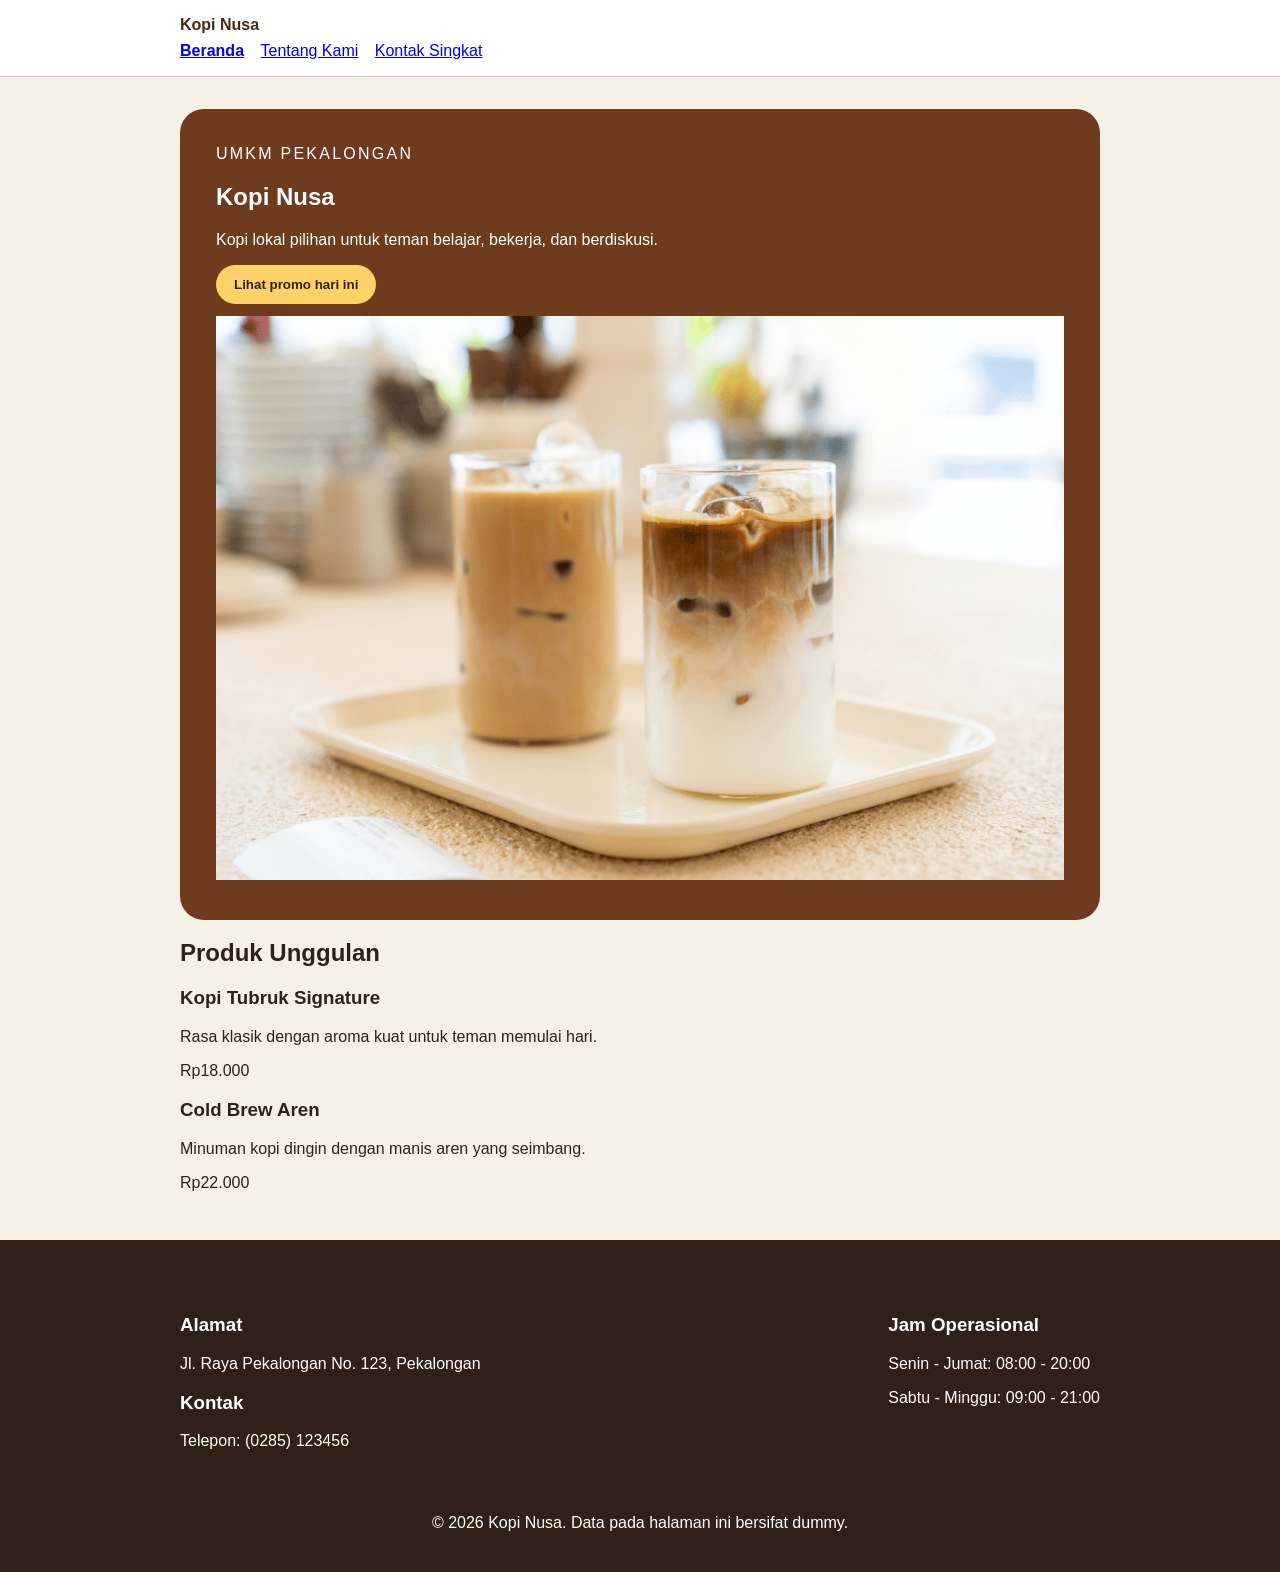
==== index.html @ 8d50be85 "feat: membuat halaman tentang.html; menambah header dan media gambar; revisi section produk" ====
<!DOCTYPE html>
<html lang="en">
<head>
    <meta charset="UTF-8">
    <meta name="viewport" content="width=device-width, initial-scale=1.0">
    <title>Kopi Nusa - Website UMKM</title>
    <link rel="stylesheet" href="css/style.css">
</head>
<body>
    <a class="skip-link" href="#konten">Lewati ke konten utama</a>
    <header class="site-header">
        <nav class="nav" aria-label="Navigasi utama">
        <a class="brand" href="index.html">Kopi Nusa</a>
        <ul>
            <li><a aria-current="page" href="index.html">Beranda</a></li>
            <li><a href="tentang.html">Tentang Kami</a></li>
            <li><a href="index.html#footer">Kontak Singkat</a></li>
        </ul>
        </nav>
    </header>

    <main id="konten" class="page">     
        <section class="hero" aria-labelledby="hero-title">
            <p class="eyebrow">UMKM Pekalongan</p>
            <h1 id="hero-title">Kopi Nusa</h1>
            <p>Kopi lokal pilihan untuk teman belajar, bekerja, dan berdiskusi.</p>
            <button id="promoButton" type="button">Lihat promo hari ini</button>
            <img src="assets/images/etalase kopi.png" alt="Showcase produk Kopi Nusa" />
        </section>

        <section aria-labelledby="product-title">
            <h2 id="product-title">Produk Unggulan</h2>
            <div class="product-list">
                <article class="product-card">
                    <h3>Kopi Tubruk Signature</h3>
                    <p>Rasa klasik dengan aroma kuat untuk teman memulai hari.</p>
                    <p class="price">Rp18.000</p>
                </article>
                <article class="product-card">
                    <h3>Cold Brew Aren</h3>
                    <p>Minuman kopi dingin dengan manis aren yang seimbang.</p>
                    <p class="price">Rp22.000</p>
                </article>
            </div>
        </section>
    </main>

    <footer id="footer" class="footer">
        <section class="content-wrapper" aria-labelledby="footer-content">
            <div class="contact-info">
                <h3>Alamat</h3>
                <p>Jl. Raya Pekalongan No. 123, Pekalongan</p>
                <h3>Kontak</h3>
                <p>Telepon: (0285) 123456</p>
            </div>
            <div class="operational-hours">
                <h3>Jam Operasional</h3>
                <p>Senin - Jumat: 08:00 - 20:00</p>
                <p>Sabtu - Minggu: 09:00 - 21:00</p>
            </div>
        </section>
        <p>&copy; 2026 Kopi Nusa. Data pada halaman ini bersifat dummy.</p>
    </footer>
<script src="js/script.js"></script>
</body>
</html>
---- css/style.css ----
body {
    margin: 0;
    color: #2f2118;
    background: #f6f0e8;
    font-family: Arial, sans-serif;
}

.skip-link { position: absolute; left: -9999px; padding: 8px 12px; color: white; background: #2f2118; }
.skip-link:focus { top: 8px; left: 8px; }
.site-header { padding: 16px 20px; background: white; border-bottom: 1px solid #dccbbc; }
.nav { max-width: 920px; margin: 0 auto; }
.brand { display: inline-block; margin-bottom: 8px; color: #4b2715; font-weight: 800; text-decoration: none; }
.nav ul { padding: 0; margin: 0; list-style: none; }
.nav li { display: inline-block; margin-right: 12px; }
.nav a[aria-current="page"] { font-weight: 800; }
a:focus-visible,
button:focus-visible { outline: 3px solid #2563eb; outline-offset: 3px; }

.page {
    max-width: 920px;
    margin: 0 auto;
    padding: 32px 20px;
}

.hero {
    padding: 36px;
    color: white;
    background: #6f3b1f;
    border-radius: 24px;
}

img {
    max-width: 100%;
    height: auto;
}

.eyebrow {
    margin: 0 0 8px;
    letter-spacing: 0.14em;
    text-transform: uppercase;
}

.products {
    padding-left: 1.2rem;
}

button {
    padding: 12px 18px;
    color: #2f2118;
    font-weight: 700;
    cursor: pointer;
    background: #ffd166;
    border: 0;
    border-radius: 999px;
    margin-bottom: 12px;
}

.footer { padding: 24px 20px; color: white; text-align: center; background: #2f2118; }

.content-wrapper {
    max-width: 920px;
    margin: 0 auto;
    display: flex;
    justify-content: space-between;
    padding: 32px;
    color: white;
    border-radius: 24px;
    text-align: left;
}
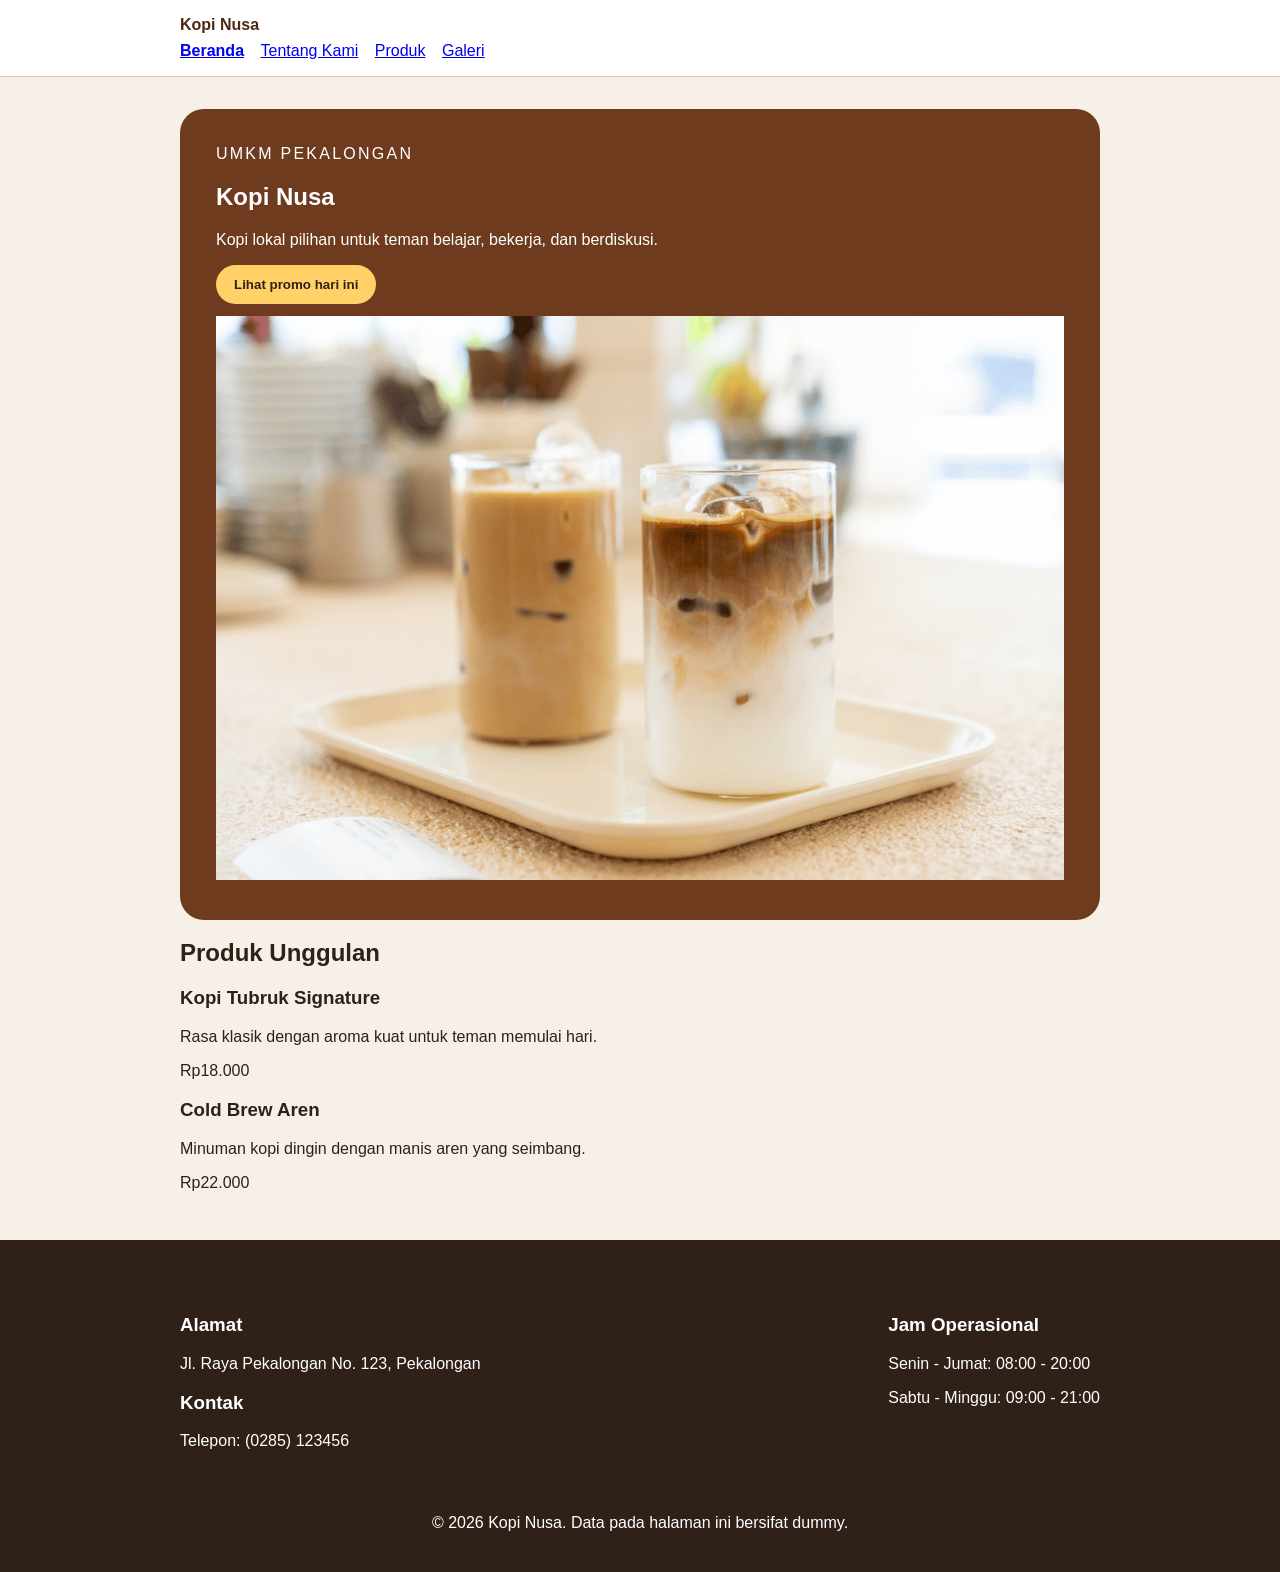
==== commit aa857513: "feat: tambah media dan tabel katalog" ====
--- a/index.html
+++ b/index.html
@@ -14,7 +14,8 @@
         <ul>
             <li><a aria-current="page" href="index.html">Beranda</a></li>
             <li><a href="tentang.html">Tentang Kami</a></li>
-            <li><a href="index.html#footer">Kontak Singkat</a></li>
+            <li><a href="produk.html">Produk</a></li>
+            <li><a href="galeri.html">Galeri</a></li>
         </ul>
         </nav>
     </header>
--- a/css/style.css
+++ b/css/style.css
@@ -67,3 +67,11 @@
     border-radius: 24px;
     text-align: left;
 }
+
+img { max-width: 100%; height: auto; }
+figure { margin: 0 0 24px; }
+figcaption { margin-top: 8px; color: #6b5b52; }
+table { width: 100%; border-collapse: collapse; }
+caption { margin-bottom: 8px; font-weight: 700; text-align: left; }
+th,
+td { padding: 10px; text-align: left; border: 1px solid #dccbbc; }
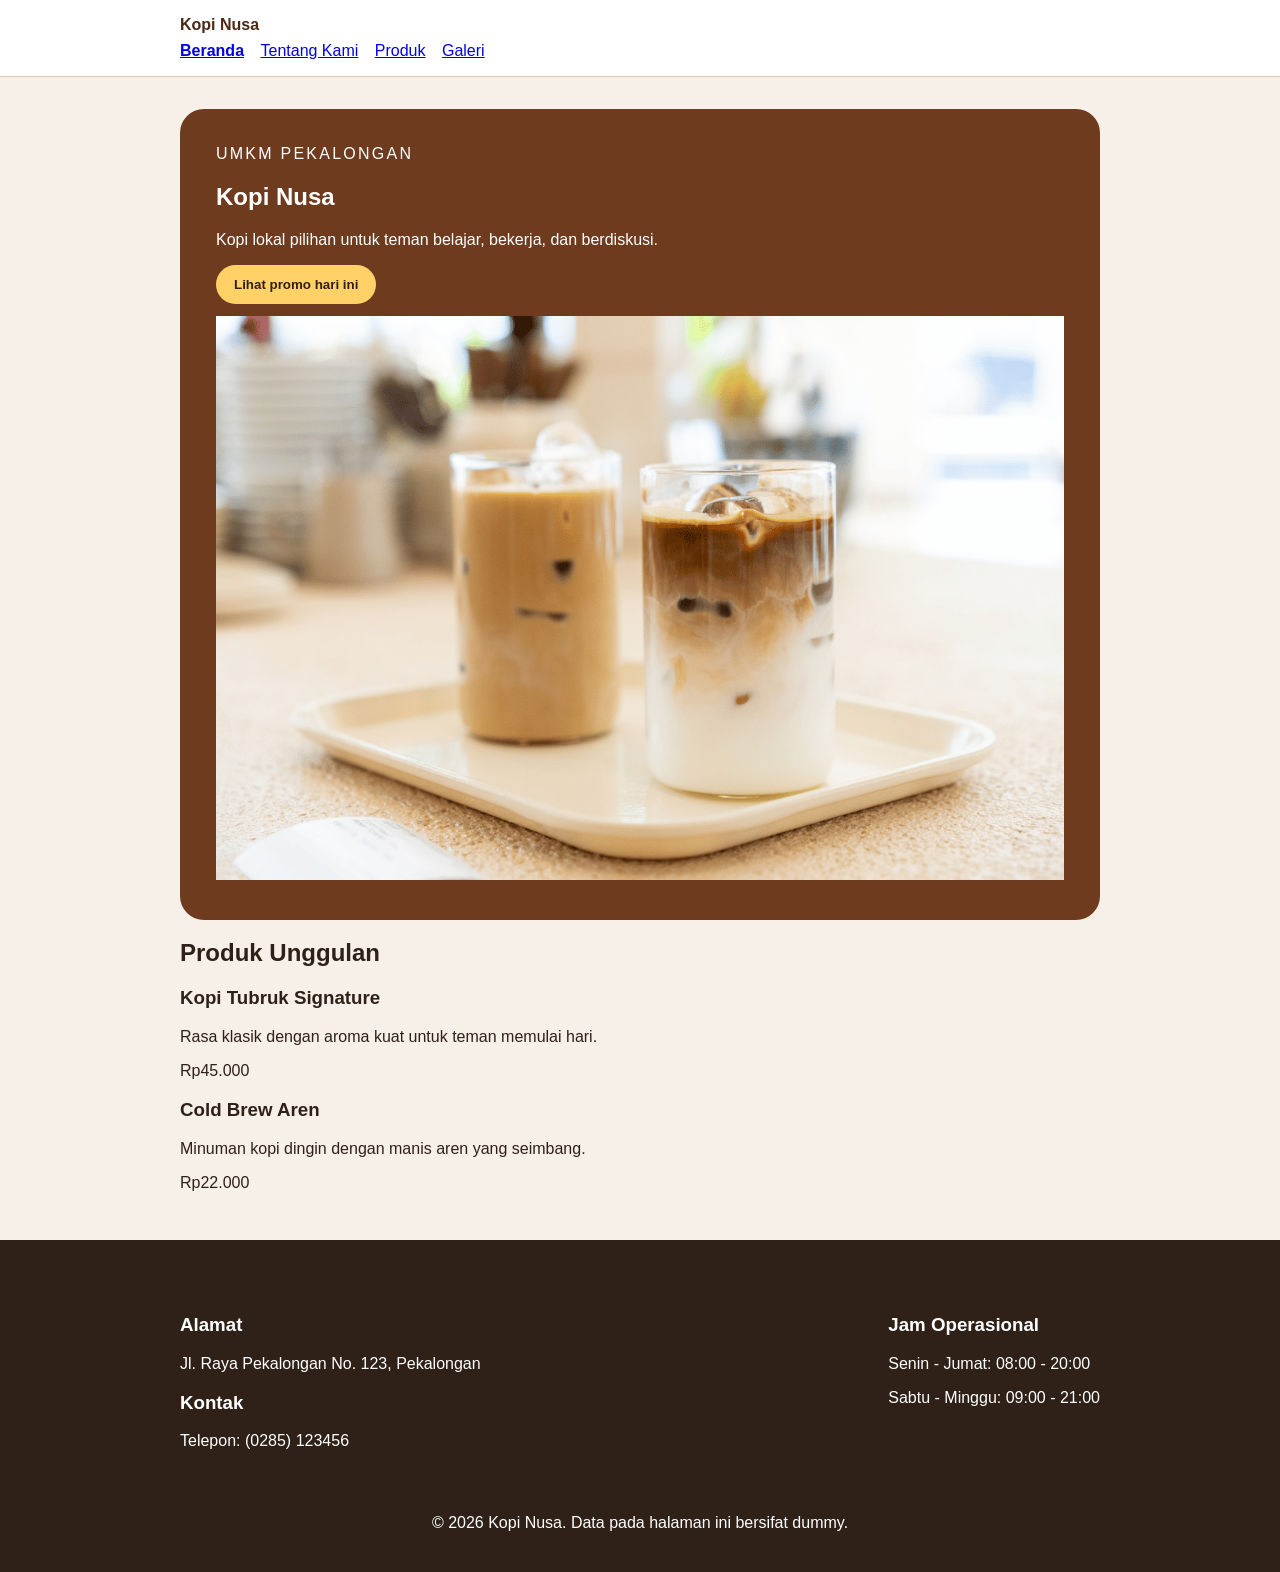
==== commit 4812cf42: "feat: menambahkan produk terbaru dengan figure; update table dengan produk baru." ====
--- a/index.html
+++ b/index.html
@@ -35,7 +35,7 @@
                 <article class="product-card">
                     <h3>Kopi Tubruk Signature</h3>
                     <p>Rasa klasik dengan aroma kuat untuk teman memulai hari.</p>
-                    <p class="price">Rp18.000</p>
+                    <p class="price">Rp45.000</p>
                 </article>
                 <article class="product-card">
                     <h3>Cold Brew Aren</h3>
--- a/css/style.css
+++ b/css/style.css
@@ -73,5 +73,16 @@
 figcaption { margin-top: 8px; color: #6b5b52; }
 table { width: 100%; border-collapse: collapse; }
 caption { margin-bottom: 8px; font-weight: 700; text-align: left; }
+thead { background: #f1e3d3;}
 th,
 td { padding: 10px; text-align: left; border: 1px solid #dccbbc; }
+
+.product-media {
+    padding: 24px;
+    color: white;
+    text-align: center;
+}
+
+.product-media img {
+    border-radius: 24px;
+}
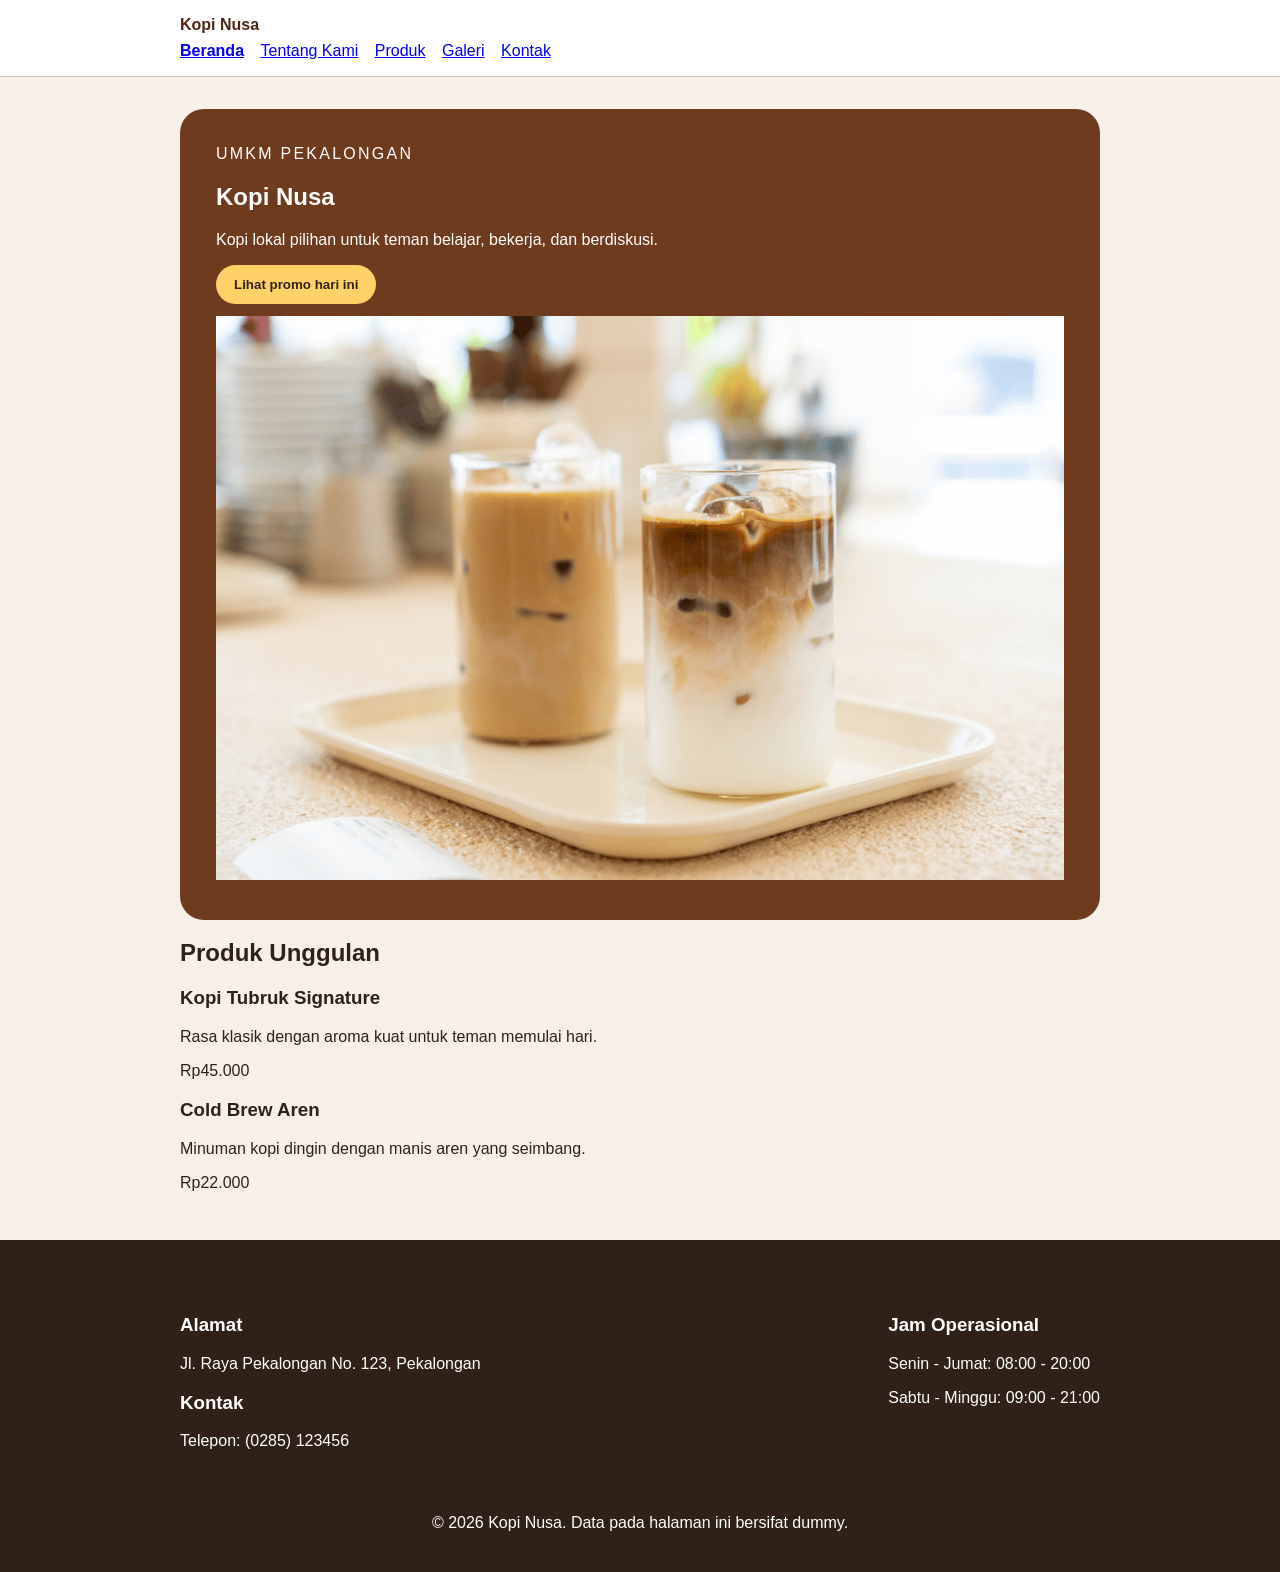
==== commit 52a54ef4: "feat: tambah form kontak aksesibel dan preview" ====
--- a/index.html
+++ b/index.html
@@ -16,6 +16,7 @@
             <li><a href="tentang.html">Tentang Kami</a></li>
             <li><a href="produk.html">Produk</a></li>
             <li><a href="galeri.html">Galeri</a></li>
+            <li><a href="kontak.html">Kontak</a></li>
         </ul>
         </nav>
     </header>
@@ -46,7 +47,7 @@
         </section>
     </main>
 
-    <footer id="footer" class="footer">
+    <footer id="footer" class="site-footer">
         <section class="content-wrapper" aria-labelledby="footer-content">
             <div class="contact-info">
                 <h3>Alamat</h3>
--- a/css/style.css
+++ b/css/style.css
@@ -55,7 +55,7 @@
     margin-bottom: 12px;
 }
 
-.footer { padding: 24px 20px; color: white; text-align: center; background: #2f2118; }
+.site-footer { padding: 24px 20px; color: white; text-align: center; background: #2f2118; }
 
 .content-wrapper {
     max-width: 920px;
@@ -86,3 +86,8 @@
 .product-media img {
     border-radius: 24px;
 }
+
+.field { margin-bottom: 16px; }
+.field label { display: block; margin-bottom: 6px; }
+fieldset { margin: 0 0 16px; }
+#preview-form { padding: 16px; white-space: pre-wrap; background: white; border: 1px solid #dccbbc; }
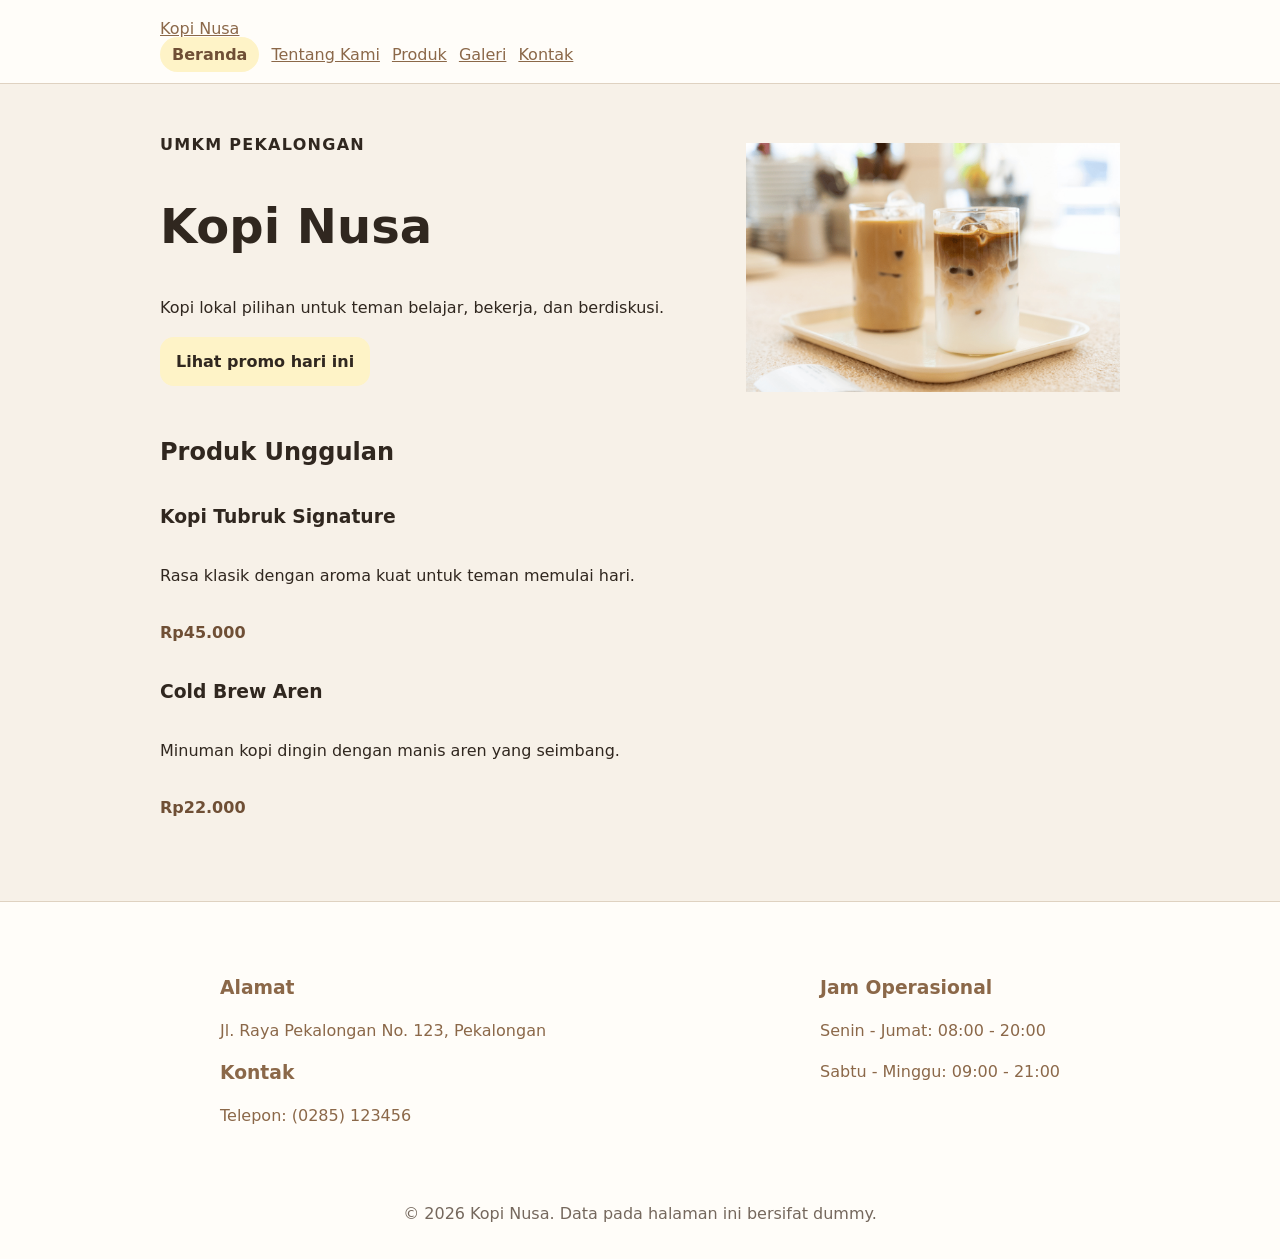
==== commit 484d933f: "feat: bangut layout flexbox dan grid" ====
--- a/index.html
+++ b/index.html
@@ -23,10 +23,12 @@
 
     <main id="konten" class="page">     
         <section class="hero" aria-labelledby="hero-title">
-            <p class="eyebrow">UMKM Pekalongan</p>
-            <h1 id="hero-title">Kopi Nusa</h1>
-            <p>Kopi lokal pilihan untuk teman belajar, bekerja, dan berdiskusi.</p>
-            <button id="promoButton" type="button">Lihat promo hari ini</button>
+            <div class="hero-content">
+                <p class="eyebrow">UMKM Pekalongan</p>
+                <h1 id="hero-title">Kopi Nusa</h1>
+                <p>Kopi lokal pilihan untuk teman belajar, bekerja, dan berdiskusi.</p>
+                <button id="promoButton" type="button">Lihat promo hari ini</button>
+            </div>
             <img src="assets/images/etalase kopi.png" alt="Showcase produk Kopi Nusa" />
         </section>
 
--- a/css/style.css
+++ b/css/style.css
@@ -1,93 +1,215 @@
+:root {
+  --color-primary: #8b6849;
+  --color-primary-strong: #6f4f35;
+  --color-text: #30271f;
+  --color-muted: #75685d;
+  --color-surface: #fffdf9;
+  --color-surface-soft: #f7f1e8;
+  --color-border: #dfd2c1;
+  --color-focus: #8b4513;
+  --space-1: 0.5rem;
+  --space-2: 0.75rem;
+  --space-3: 1rem;
+  --space-4: 1.5rem;
+  --space-5: 2rem;
+  --space-6: 2.5rem;
+  --radius-sm: 0.5rem;
+  --radius-md: 0.875rem;
+  --radius-lg: 1.5rem;
+  --shadow-card: 0 0.5rem 1.5rem rgb(47 33 24 / 0.1);
+}
+
+*,
+*::before,
+*::after {
+  box-sizing: border-box;
+}
+
+html { color-scheme: light; }
+
 body {
-    margin: 0;
-    color: #2f2118;
-    background: #f6f0e8;
-    font-family: Arial, sans-serif;
-}
-
-.skip-link { position: absolute; left: -9999px; padding: 8px 12px; color: white; background: #2f2118; }
-.skip-link:focus { top: 8px; left: 8px; }
-.site-header { padding: 16px 20px; background: white; border-bottom: 1px solid #dccbbc; }
-.nav { max-width: 920px; margin: 0 auto; }
-.brand { display: inline-block; margin-bottom: 8px; color: #4b2715; font-weight: 800; text-decoration: none; }
+  margin: 0;
+  color: var(--color-text);
+  background: var(--color-surface-soft);
+  font-family: system-ui, -apple-system, BlinkMacSystemFont, "Segoe UI", sans-serif;
+  font-size: 1rem;
+  line-height: 1.6;
+}
+
+.skip-link {
+  position: absolute;
+  top: -5rem;
+  left: var(--space-3);
+  padding: var(--space-2) var(--space-3);
+  color: var(--color-surface);
+  background: var(--color-text);
+}
+.skip-link:focus { top: var(--space-3); }
 .nav ul { padding: 0; margin: 0; list-style: none; }
 .nav li { display: inline-block; margin-right: 12px; }
-.nav a[aria-current="page"] { font-weight: 800; }
-a:focus-visible,
-button:focus-visible { outline: 3px solid #2563eb; outline-offset: 3px; }
-
-.page {
-    max-width: 920px;
-    margin: 0 auto;
-    padding: 32px 20px;
-}
-
-.hero {
-    padding: 36px;
-    color: white;
-    background: #6f3b1f;
-    border-radius: 24px;
-}
-
+a { color: var(--color-primary); }
+a:hover { color: var(--color-primary-strong); }
+:focus-visible { outline: 3px solid var(--color-focus); outline-offset: 3px; }
 img {
     max-width: 100%;
     height: auto;
 }
 
-.eyebrow {
-    margin: 0 0 8px;
-    letter-spacing: 0.14em;
-    text-transform: uppercase;
-}
-
-.products {
-    padding-left: 1.2rem;
-}
-
+.site-header,
+.site-footer {
+  padding: var(--space-3) var(--space-4);
+  background: var(--color-surface);
+  border-bottom: 1px solid var(--color-border);
+}
+.site-footer {
+  margin-top: var(--space-5);
+  color: var(--color-muted);
+  text-align: center;
+  border-top: 1px solid var(--color-border);
+  border-bottom: 0;
+}
+.site-footer p {
+    max-width: 100%;
+}
+.nav,
+.page { width: min(100% - 2rem, 60rem); margin-inline: auto; }
+.brand {
+  margin-bottom: 0;
+}
+.nav ul { display: flex; gap: var(--space-2); flex-wrap: wrap; }
+.nav li { margin: 0; }
+.nav a[aria-current="page"] {
+  padding: var(--space-1) var(--space-2);
+  color: var(--color-primary-strong);
+  font-weight: 700;
+  text-decoration: none;
+  background: #fef3c7;
+  border-radius: var(--radius-lg);
+}
+.page { padding-block: var(--space-5); }
+
+.hero {
+  display: grid;
+  grid-template-columns: 1.2fr 0.8fr;
+  gap: var(--space-4);
+  align-items: center;
+}
+.hero-image { width: 100%; border-radius: var(--radius-md); }
+h1,
+h2,
+h3 { line-height: 1.2; text-wrap: balance; }
+h1 { font-size: clamp(2rem, 6vw, 3rem); }
+p,
+li { max-width: 68ch; }
+.eyebrow { font-weight: 800; letter-spacing: 0.08em; text-transform: uppercase; }
+.price { color: var(--color-primary-strong); font-weight: 800; }
+
+.button,
 button {
-    padding: 12px 18px;
-    color: #2f2118;
-    font-weight: 700;
-    cursor: pointer;
-    background: #ffd166;
-    border: 0;
-    border-radius: 999px;
-    margin-bottom: 12px;
-}
-
-.site-footer { padding: 24px 20px; color: white; text-align: center; background: #2f2118; }
+  display: inline-block;
+  padding: var(--space-2) var(--space-3);
+  color: var(--color-surface);
+  font: inherit;
+  font-weight: 700;
+  text-decoration: none;
+  cursor: pointer;
+  background: var(--color-primary);
+  border: 0;
+  border-radius: var(--radius-md);
+}
+.button:hover,
+button:hover { color: var(--color-surface); background: var(--color-primary-strong); }
+.hero button { color: var(--color-text); background: #fef3c7; }
+.hero button:hover { color: var(--color-text); background: #fde68a; }
+
+#promoButton {
+    margin-bottom: var(--space-5);
+}
 
 .content-wrapper {
     max-width: 920px;
     margin: 0 auto;
     display: flex;
     justify-content: space-between;
-    padding: 32px;
-    color: white;
-    border-radius: 24px;
+    padding: var(--space-6);
+    color: var(--color-primary);
     text-align: left;
 }
 
-img { max-width: 100%; height: auto; }
-figure { margin: 0 0 24px; }
-figcaption { margin-top: 8px; color: #6b5b52; }
-table { width: 100%; border-collapse: collapse; }
-caption { margin-bottom: 8px; font-weight: 700; text-align: left; }
-thead { background: #f1e3d3;}
+.product-grid,
+.gallery-grid {
+  display: grid;
+  grid-template-columns: repeat(3, minmax(0, 1fr));
+  gap: var(--space-3);
+}
+.gallery-grid { grid-template-columns: repeat(2, minmax(0, 1fr)); }
+
+.product-card {
+  display: flex; flex-direction: column;
+}
+.product-badge {
+  align-self: flex-start;
+  padding: 0.25rem var(--space-2);
+  color: var(--color-primary-strong);
+  font-size: 0.875rem;
+  font-weight: 800;
+  background: #fef3c7;
+  border-radius: 999px;
+}
+.card-actions {
+  display: flex;
+  gap: var(--space-2);
+  align-items: center;
+  flex-wrap: wrap;
+  margin-top: auto;
+}
+
+.media-card,
+table,
+form {
+  margin-block: var(--space-3);
+  padding: var(--space-3);
+  background: var(--color-surface);
+  border: 1px solid var(--color-border);
+  border-radius: var(--radius-md);
+  box-shadow: var(--shadow-card);
+}
+figure { margin-inline: 0; }
+figcaption,
+caption { color: var(--color-muted); }
+table { width: 100%; border-collapse: collapse; border-radius: 0; }
+caption { margin-bottom: var(--space-2); font-weight: 700; text-align: left; }
 th,
-td { padding: 10px; text-align: left; border: 1px solid #dccbbc; }
-
-.product-media {
-    padding: 24px;
-    color: white;
-    text-align: center;
-}
-
-.product-media img {
-    border-radius: 24px;
-}
-
-.field { margin-bottom: 16px; }
-.field label { display: block; margin-bottom: 6px; }
-fieldset { margin: 0 0 16px; }
-#preview-form { padding: 16px; white-space: pre-wrap; background: white; border: 1px solid #dccbbc; }+td { padding: var(--space-2); text-align: left; border: 1px solid var(--color-border); }
+th { background: var(--color-surface-soft); }
+
+.field { margin-bottom: var(--space-3); }
+.field label,
+legend { display: block; margin-bottom: var(--space-1); font-weight: 700; }
+.field input,
+.field select,
+.field textarea {
+  width: 100%;
+  padding: var(--space-2);
+  color: inherit;
+  font: inherit;
+  background: var(--color-surface);
+  border: 1px solid var(--color-border);
+  border-radius: var(--radius-sm);
+}
+input[type="radio"],
+input[type="checkbox"] { width: auto; }
+fieldset {
+  margin: 0 0 var(--space-3);
+  padding: var(--space-3);
+  border: 1px solid var(--color-border);
+  border-radius: var(--radius-sm);
+}
+audio { max-width: 100%; }
+#preview-form {
+  padding: var(--space-3);
+  white-space: pre-wrap;
+  background: var(--color-surface);
+  border: 1px solid var(--color-border);
+  border-radius: var(--radius-sm);
+}
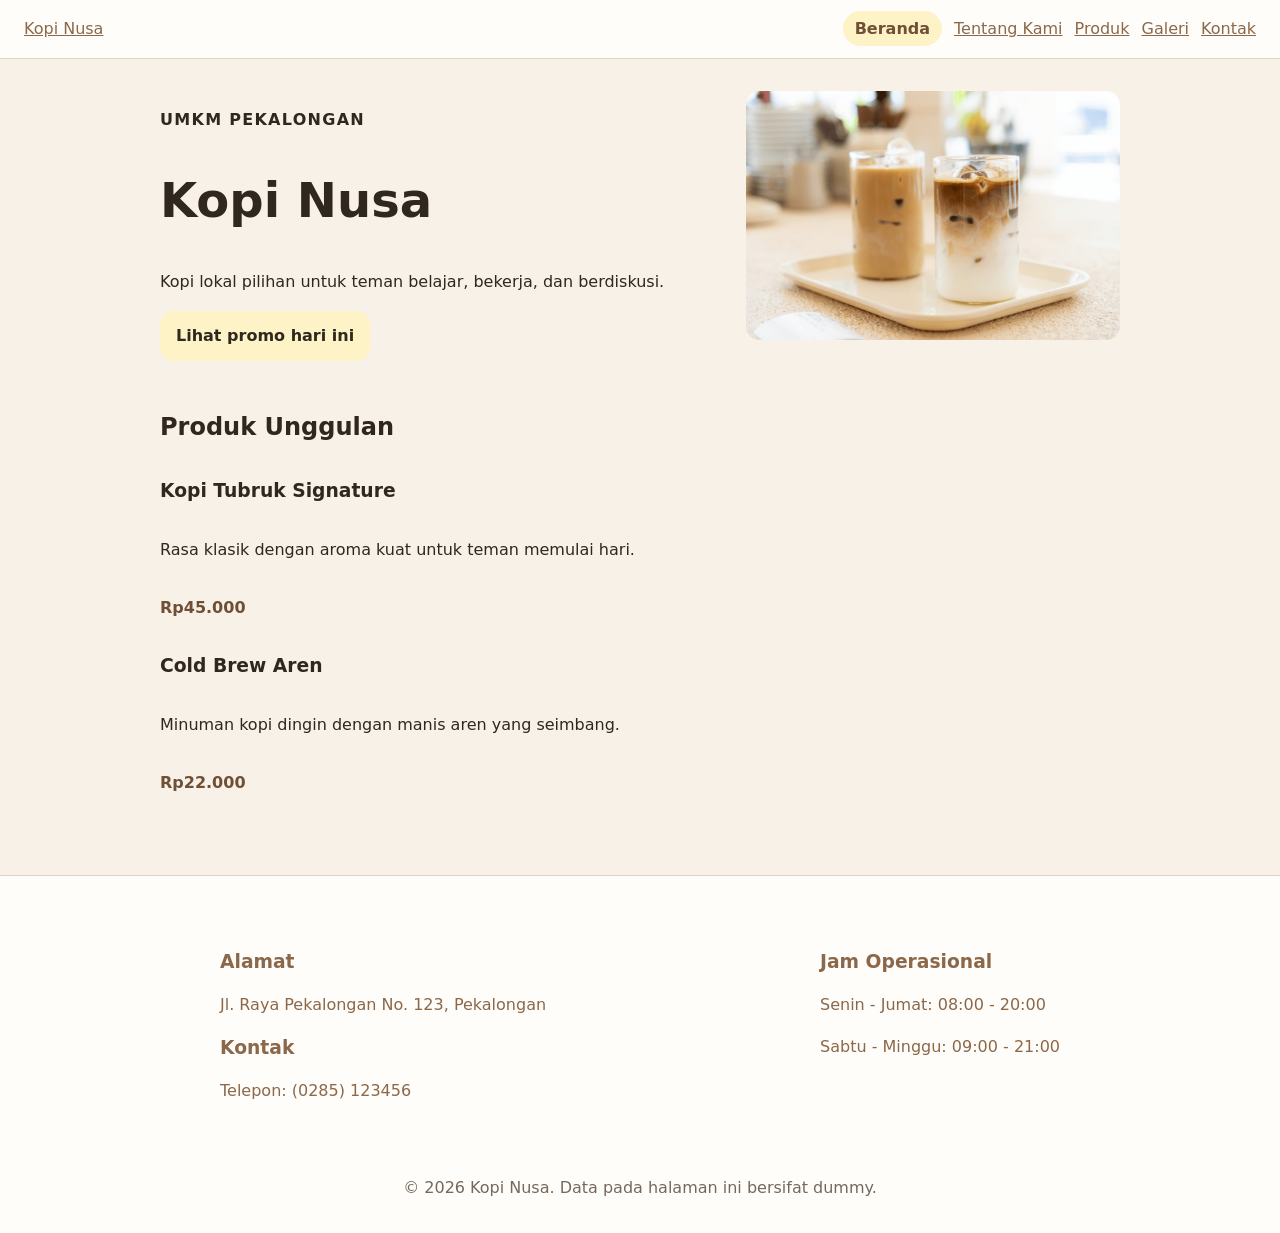
==== commit 41be03a9: "feat: terarpkan responsive mobile-first" ====
--- a/index.html
+++ b/index.html
@@ -29,7 +29,7 @@
                 <p>Kopi lokal pilihan untuk teman belajar, bekerja, dan berdiskusi.</p>
                 <button id="promoButton" type="button">Lihat promo hari ini</button>
             </div>
-            <img src="assets/images/etalase kopi.png" alt="Showcase produk Kopi Nusa" />
+            <img class="hero-image" src="assets/images/etalase kopi.png" width="640" height="360" alt="Showcase produk Kopi Nusa"/>
         </section>
 
         <section aria-labelledby="product-title">
--- a/css/style.css
+++ b/css/style.css
@@ -71,12 +71,21 @@
 .site-footer p {
     max-width: 100%;
 }
-.nav,
-.page { width: min(100% - 2rem, 60rem); margin-inline: auto; }
+.nav {  
+  display: flex;
+  flex-direction: column;
+  gap: var(--space-3);
+  align-items: flex-start;
+}
 .brand {
   margin-bottom: 0;
 }
-.nav ul { display: flex; gap: var(--space-2); flex-wrap: wrap; }
+.nav ul { 
+  display: flex;
+  flex-direction: column;
+  gap: var(--space-2);
+  flex-wrap: wrap; 
+}
 .nav li { margin: 0; }
 .nav a[aria-current="page"] {
   padding: var(--space-1) var(--space-2);
@@ -86,13 +95,12 @@
   background: #fef3c7;
   border-radius: var(--radius-lg);
 }
-.page { padding-block: var(--space-5); }
-
+
+.page { padding-block: var(--space-5); width: min(100% - 2rem, 60rem); margin-inline: auto; }
 .hero {
   display: grid;
-  grid-template-columns: 1.2fr 0.8fr;
+  grid-template-columns: 1fr;
   gap: var(--space-4);
-  align-items: center;
 }
 .hero-image { width: 100%; border-radius: var(--radius-md); }
 h1,
@@ -139,7 +147,7 @@
 .product-grid,
 .gallery-grid {
   display: grid;
-  grid-template-columns: repeat(3, minmax(0, 1fr));
+  grid-template-columns: 1fr;
   gap: var(--space-3);
 }
 .gallery-grid { grid-template-columns: repeat(2, minmax(0, 1fr)); }
@@ -164,6 +172,14 @@
   margin-top: auto;
 }
 
+.tentang-hero {
+    display: grid;
+    grid-template-columns: 1.2fr 0.8fr;
+    gap: var(--space-4);
+    align-items: center;
+    margin-bottom: var(--space-5);
+}
+
 .media-card,
 table,
 form {
@@ -174,6 +190,9 @@
   border-radius: var(--radius-md);
   box-shadow: var(--shadow-card);
 }
+.table-scroll { max-width: 100%; overflow-x: auto; }
+.table-scroll:focus-visible { outline: 3px solid var(--color-focus); outline-offset: 3px; }
+.table-scroll table { min-width: 40rem; }
 figure { margin-inline: 0; }
 figcaption,
 caption { color: var(--color-muted); }
@@ -212,4 +231,30 @@
   background: var(--color-surface);
   border: 1px solid var(--color-border);
   border-radius: var(--radius-sm);
+}
+
+.emailwa-wrapper {
+    display: flex;
+    justify-content: space-between;
+    flex-wrap: wrap;
+    gap: var(--space-3);
+}
+.emailwa-wrapper .field {
+    flex: 1 1 45%;
+}
+
+
+@media (min-width: 42rem) {
+  .nav ul { flex-direction: row; }
+  .gallery-grid { grid-template-columns: repeat(2, minmax(0, 1fr)); }
+}
+
+@media (min-width: 48rem) {
+  .hero { grid-template-columns: 1.2fr 0.8fr; }
+  .product-grid { grid-template-columns: repeat(2, minmax(0, 1fr)); }
+}
+
+@media (min-width: 60rem) {
+  .nav { flex-direction: row; align-items: center; justify-content: space-between; }
+  .product-grid { grid-template-columns: repeat(3, minmax(0, 1fr)); }
 }
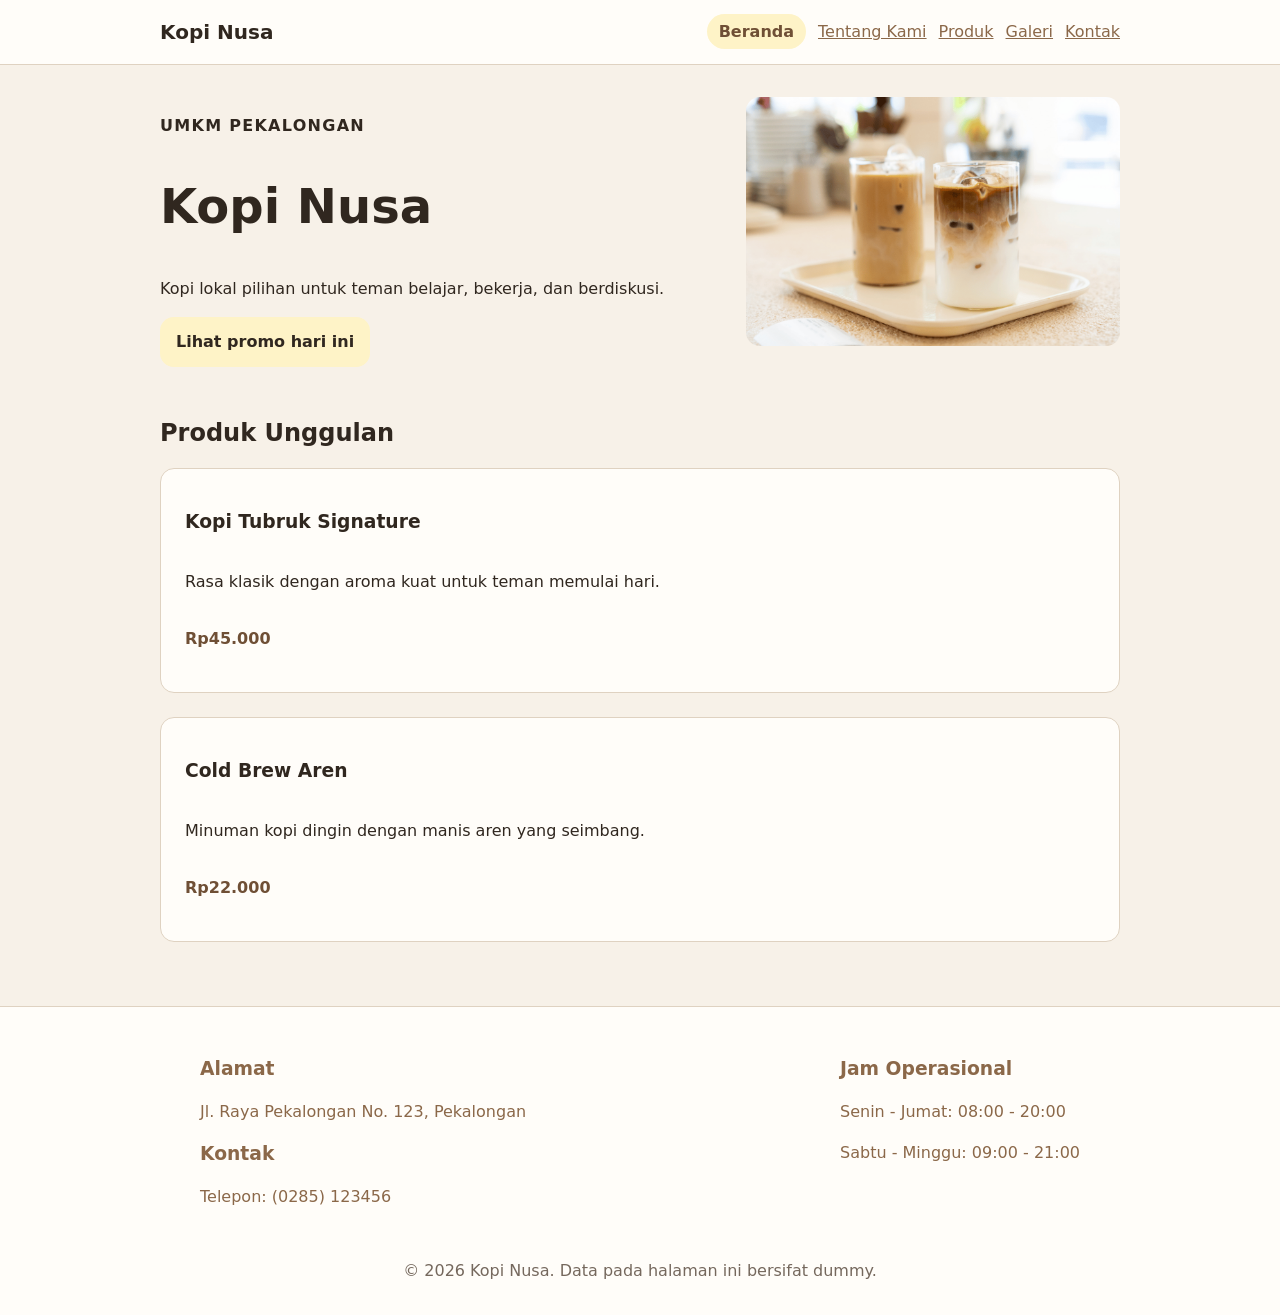
==== commit c61482ba: "feat: menambahkan data produk dengan javascript" ====
--- a/index.html
+++ b/index.html
@@ -5,6 +5,7 @@
     <meta name="viewport" content="width=device-width, initial-scale=1.0">
     <title>Kopi Nusa - Website UMKM</title>
     <link rel="stylesheet" href="css/style.css">
+    <script src="js/app.js" defer></script>
 </head>
 <body>
     <a class="skip-link" href="#konten">Lewati ke konten utama</a>
--- a/css/style.css
+++ b/css/style.css
@@ -51,13 +51,14 @@
 a:hover { color: var(--color-primary-strong); }
 :focus-visible { outline: 3px solid var(--color-focus); outline-offset: 3px; }
 img {
+    display: block;
     max-width: 100%;
     height: auto;
 }
 
 .site-header,
 .site-footer {
-  padding: var(--space-3) var(--space-4);
+  padding: var(--space-3) max(var(--space-3), calc((100% - 60rem) / 2));
   background: var(--color-surface);
   border-bottom: 1px solid var(--color-border);
 }
@@ -79,6 +80,10 @@
 }
 .brand {
   margin-bottom: 0;
+  color: var(--color-text);
+  font-size: 1.25rem;
+  font-weight: 800;
+  text-decoration: none;
 }
 .nav ul { 
   display: flex;
@@ -130,30 +135,31 @@
 .hero button { color: var(--color-text); background: #fef3c7; }
 .hero button:hover { color: var(--color-text); background: #fde68a; }
 
-#promoButton {
-    margin-bottom: var(--space-5);
-}
-
 .content-wrapper {
-    max-width: 920px;
-    margin: 0 auto;
     display: flex;
-    justify-content: space-between;
-    padding: var(--space-6);
+    max-width: 60rem;
+    flex-direction: column;
+    gap: var(--space-3);
+    padding: var(--space-3);
     color: var(--color-primary);
     text-align: left;
 }
 
 .product-grid,
+.product-list,
 .gallery-grid {
   display: grid;
   grid-template-columns: 1fr;
-  gap: var(--space-3);
-}
-.gallery-grid { grid-template-columns: repeat(2, minmax(0, 1fr)); }
+  gap: var(--space-4);
+}
 
 .product-card {
-  display: flex; flex-direction: column;
+  display: flex;
+  flex-direction: column;
+  padding: var(--space-4);
+  background: var(--color-surface);
+  border: 1px solid var(--color-border);
+  border-radius: var(--radius-md);
 }
 .product-badge {
   align-self: flex-start;
@@ -174,7 +180,7 @@
 
 .tentang-hero {
     display: grid;
-    grid-template-columns: 1.2fr 0.8fr;
+    grid-template-columns: 1fr;
     gap: var(--space-4);
     align-items: center;
     margin-bottom: var(--space-5);
@@ -224,8 +230,10 @@
   border: 1px solid var(--color-border);
   border-radius: var(--radius-sm);
 }
+fieldset label { display: block; }
 audio { max-width: 100%; }
 #preview-form {
+  overflow: auto;
   padding: var(--space-3);
   white-space: pre-wrap;
   background: var(--color-surface);
@@ -237,21 +245,60 @@
     display: flex;
     justify-content: space-between;
     flex-wrap: wrap;
-    gap: var(--space-3);
+    gap: 0 var(--space-3);
 }
 .emailwa-wrapper .field {
-    flex: 1 1 45%;
+    flex: 1 1 100%;
+}
+
+.js-product-grid {
+  display: grid;
+  grid-template-columns: repeat(auto-fit, minmax(14rem, 1fr));
+  gap: var(--space-4);
+}
+
+.js-product-card {
+  padding: var(--space-4);
+  border: 1px solid var(--color-border);
+  border-radius: var(--radius-lg);
+  background: var(--color-surface);
+}
+
+.stock-badge {
+  display: inline-flex;
+  margin-block-start: var(--space-2);
+  padding: 0.25rem 0.6rem;
+  border-radius: 999px;
+  font-size: 0.85rem;
+  font-weight: 700;
+  background: #dcfce7;
+  color: #166534;
+}
+
+.stock-badge.warning {
+  background: #fef3c7;
+  color: #92400e;
+}
+
+.stock-badge.empty {
+  background: #fee2e2;
+  color: #991b1b;
 }
 
 
 @media (min-width: 42rem) {
   .nav ul { flex-direction: row; }
   .gallery-grid { grid-template-columns: repeat(2, minmax(0, 1fr)); }
+  fieldset label { display: inline-block; margin-right: var(--space-3); }
+  .emailwa-wrapper .field { flex: 1 1 45%; }
+  .content-wrapper { flex-direction: row; justify-content: space-between; padding: var(--space-3) var(--space-6); }
 }
 
 @media (min-width: 48rem) {
   .hero { grid-template-columns: 1.2fr 0.8fr; }
+  #promoButton { margin-bottom: var(--space-5); }
   .product-grid { grid-template-columns: repeat(2, minmax(0, 1fr)); }
+  .tentang-hero { grid-template-columns: 1.2fr 0.8fr; }
 }
 
 @media (min-width: 60rem) {
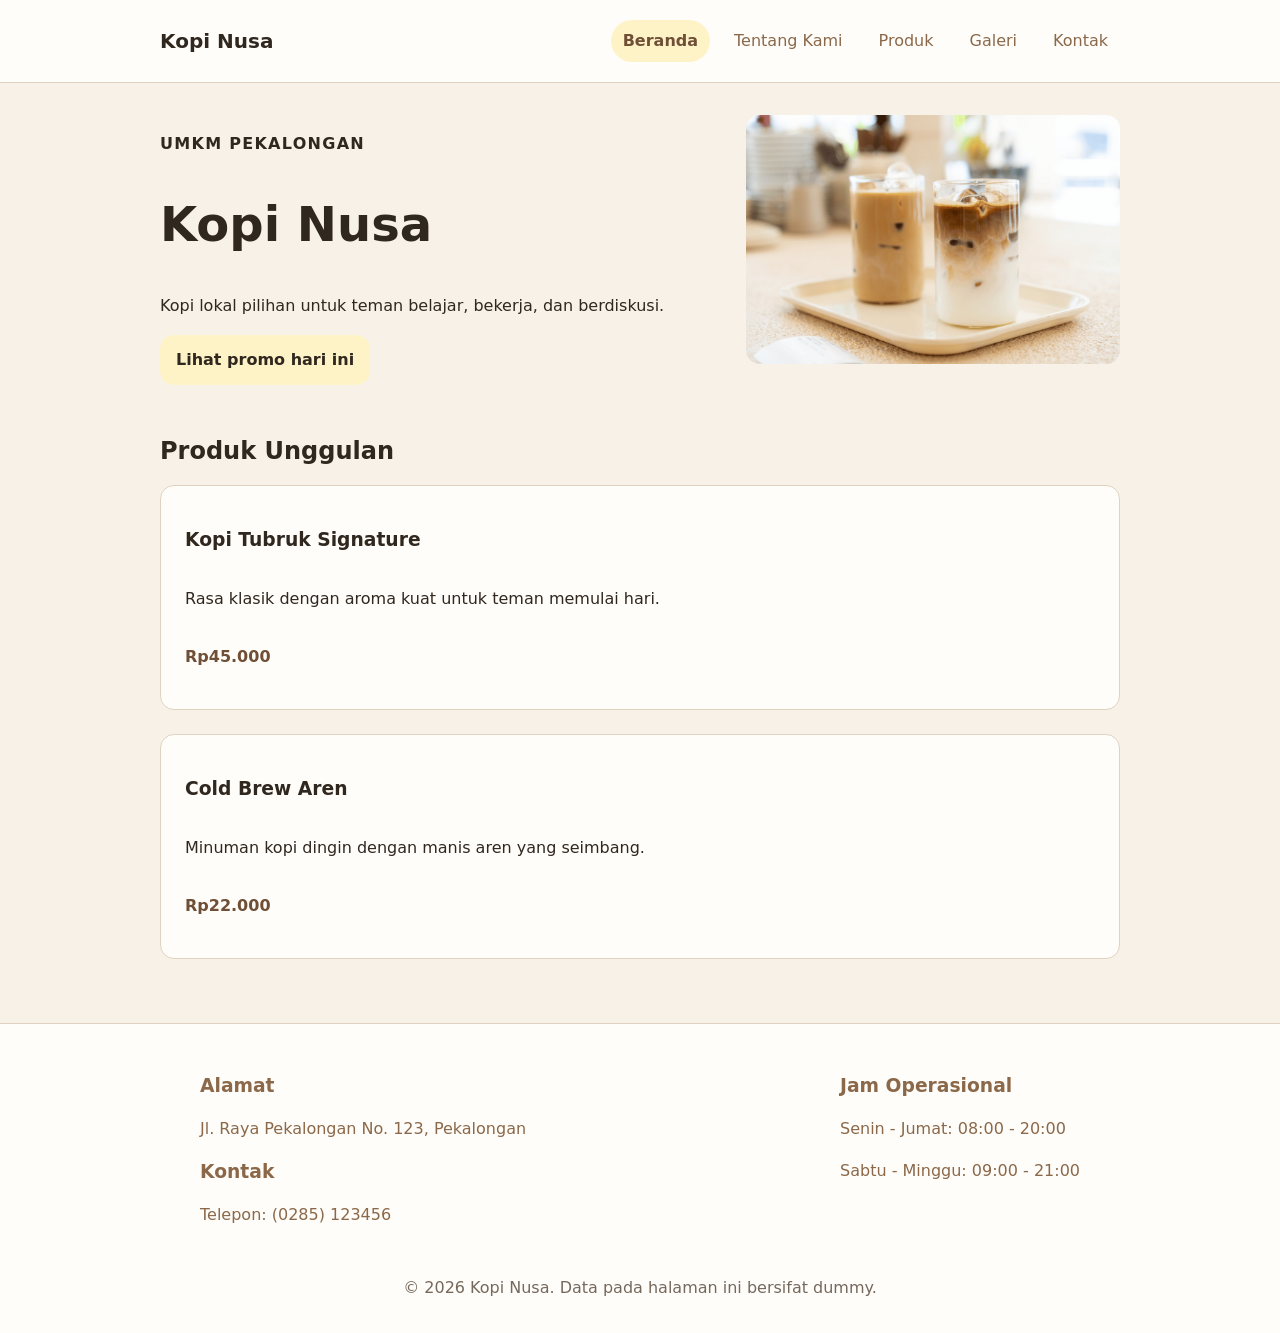
==== commit ed1d265b: "menerapkan render filter pada renderGaleriProduk; menerapkan hamburger menu" ====
--- a/index.html
+++ b/index.html
@@ -10,15 +10,22 @@
 <body>
     <a class="skip-link" href="#konten">Lewati ke konten utama</a>
     <header class="site-header">
-        <nav class="nav" aria-label="Navigasi utama">
-        <a class="brand" href="index.html">Kopi Nusa</a>
-        <ul>
-            <li><a aria-current="page" href="index.html">Beranda</a></li>
-            <li><a href="tentang.html">Tentang Kami</a></li>
-            <li><a href="produk.html">Produk</a></li>
-            <li><a href="galeri.html">Galeri</a></li>
-            <li><a href="kontak.html">Kontak</a></li>
-        </ul>
+        <nav class="nav">
+            <div class="group">
+                <a href="index.html" class="brand">Kopi Nusa</a>    
+                <button class="nav-toggle" type="button" aria-label="Buka menu navigasi" aria-expanded="false" aria-controls="nav-menu">
+                    <span></span>
+                    <span></span>
+                    <span></span>
+                </button>
+            </div>
+            <ul id="nav-menu">
+                <li><a aria-current="page" href="index.html">Beranda</a></li>
+                <li><a href="tentang.html">Tentang Kami</a></li>
+                <li><a href="produk.html">Produk</a></li>
+                <li><a href="galeri.html">Galeri</a></li>
+                <li><a href="kontak.html">Kontak</a></li>
+            </ul>
         </nav>
     </header>
 
--- a/css/style.css
+++ b/css/style.css
@@ -78,6 +78,14 @@
   gap: var(--space-3);
   align-items: flex-start;
 }
+
+.nav .group {
+  display: flex; 
+  gap: var(--space-3); 
+  justify-content: space-between;  
+  width: 100%; 
+}
+
 .brand {
   margin-bottom: 0;
   color: var(--color-text);
@@ -99,6 +107,63 @@
   text-decoration: none;
   background: #fef3c7;
   border-radius: var(--radius-lg);
+}
+
+.nav-toggle {
+  display: flex;
+  flex-direction: column;
+  justify-content: center;
+  gap: 5px;
+  width: 44px;
+  height: 44px;
+  flex-shrink: 0;
+}
+
+.nav-toggle span {
+  display: block;
+  width: 100%;
+  height: 2px;
+  background: var(--color-text);
+  border-radius: 2px;
+  transition: transform 0.2s ease, opacity 0.2s ease;
+}
+
+.nav.is-open .nav-toggle span:first-child {
+  transform: translateY(7px) rotate(45deg);
+}
+
+.nav.is-open .nav-toggle span:nth-child(2) {
+  opacity: 0;
+}
+
+.nav.is-open .nav-toggle span:last-child {
+  transform: translateY(-7px) rotate(-45deg);
+}
+
+.nav ul {
+  display: none;
+  width: 100%;
+  flex-direction: column;
+  gap: var(--space-1);
+}
+
+.nav.is-open ul {
+  display: flex;
+}
+
+.nav ul li {
+  width: 100%;
+}
+
+.nav ul a {
+  display: block;
+  padding: var(--space-2);
+  text-decoration: none;
+  border-radius: var(--radius-sm);
+}
+
+.nav ul a:hover {
+  background: var(--color-surface-soft);
 }
 
 .page { padding-block: var(--space-5); width: min(100% - 2rem, 60rem); margin-inline: auto; }
@@ -262,6 +327,7 @@
   border: 1px solid var(--color-border);
   border-radius: var(--radius-lg);
   background: var(--color-surface);
+  max-width: 400px;
 }
 
 .stock-badge {
@@ -285,6 +351,110 @@
   color: #991b1b;
 }
 
+#produk-unggulan {
+  font-weight: 700;
+  color: var(--color-primary, #6f3b1f);
+}
+
+.gallery-image {
+    position: relative;
+    overflow: hidden;
+    border-radius: 10px;
+    margin: -12px -12px 0;
+}
+
+.gallery-image img {
+    display: block;
+    width: 100%;
+    height: 220px;
+    object-fit: cover;
+}
+
+.image-badges {
+    position: absolute;
+    top: 12px;
+    left: 12px;
+    right: 12px;
+    display: flex;
+    flex-wrap: wrap;
+    justify-content: space-between;
+    align-items: flex-start;
+    gap: 8px;
+}
+
+.featured-badge{
+    display: inline-block;
+    padding: 0.25rem 0.6rem;
+    border-radius: 999px;
+    font-size: 0.85rem;
+    font-weight: 700;
+    white-space: nowrap;
+    background-color: #8b4513;
+    color: white;
+}
+
+.gallery-image .stock-badge {
+    display: inline-block;
+    margin-block-start: 0;
+}
+
+.product-info {
+    margin-top: 8px;
+    padding: 4px 0 0;
+}
+
+.product-info h3 {
+    margin: 4px 0;
+}
+
+.product-info p {
+    margin: 5px 0;
+}
+
+.product-info .price {
+    margin: 8px 0;
+    font-size: 1.1rem;
+    font-weight: 700;
+}
+
+.filter-bar {
+  display: flex;
+  flex-wrap: wrap;
+  gap: 0.75rem;
+  margin-block: 1rem 1.5rem;
+}
+
+.filter-button {
+  border: 1px solid var(--color-border, #cbd5e1);
+  border-radius: 999px;
+  background: #ffffff;
+  color: var(--color-text, #1f2937);
+  padding: 0.65rem 1rem;
+  font-weight: 700;
+  cursor: pointer;
+}
+
+.filter-button:hover,
+.filter-button:focus-visible {
+  border-color: var(--color-primary, #2563eb);
+  outline: 3px solid rgb(37 99 235 / 20%);
+  outline-offset: 2px;
+}
+
+.filter-button.is-active {
+  background: var(--color-primary, #2563eb);
+  border-color: var(--color-primary, #2563eb);
+  color: #ffffff;
+}
+
+.empty-state {
+  grid-column: 1 / -1;
+  border: 1px dashed #94a3b8;
+  border-radius: 1rem;
+  padding: 1rem;
+  background: #ffffff;
+  color: #64748b;
+}
 
 @media (min-width: 42rem) {
   .nav ul { flex-direction: row; }
@@ -303,5 +473,9 @@
 
 @media (min-width: 60rem) {
   .nav { flex-direction: row; align-items: center; justify-content: space-between; }
+  .nav .group { width: auto; }
+  .nav-toggle { display: none; }
+  .nav ul { display: flex; width: auto; flex-direction: row; align-items: center; gap: var(--space-2); }
+  .nav ul li { width: auto; }
   .product-grid { grid-template-columns: repeat(3, minmax(0, 1fr)); }
 }
